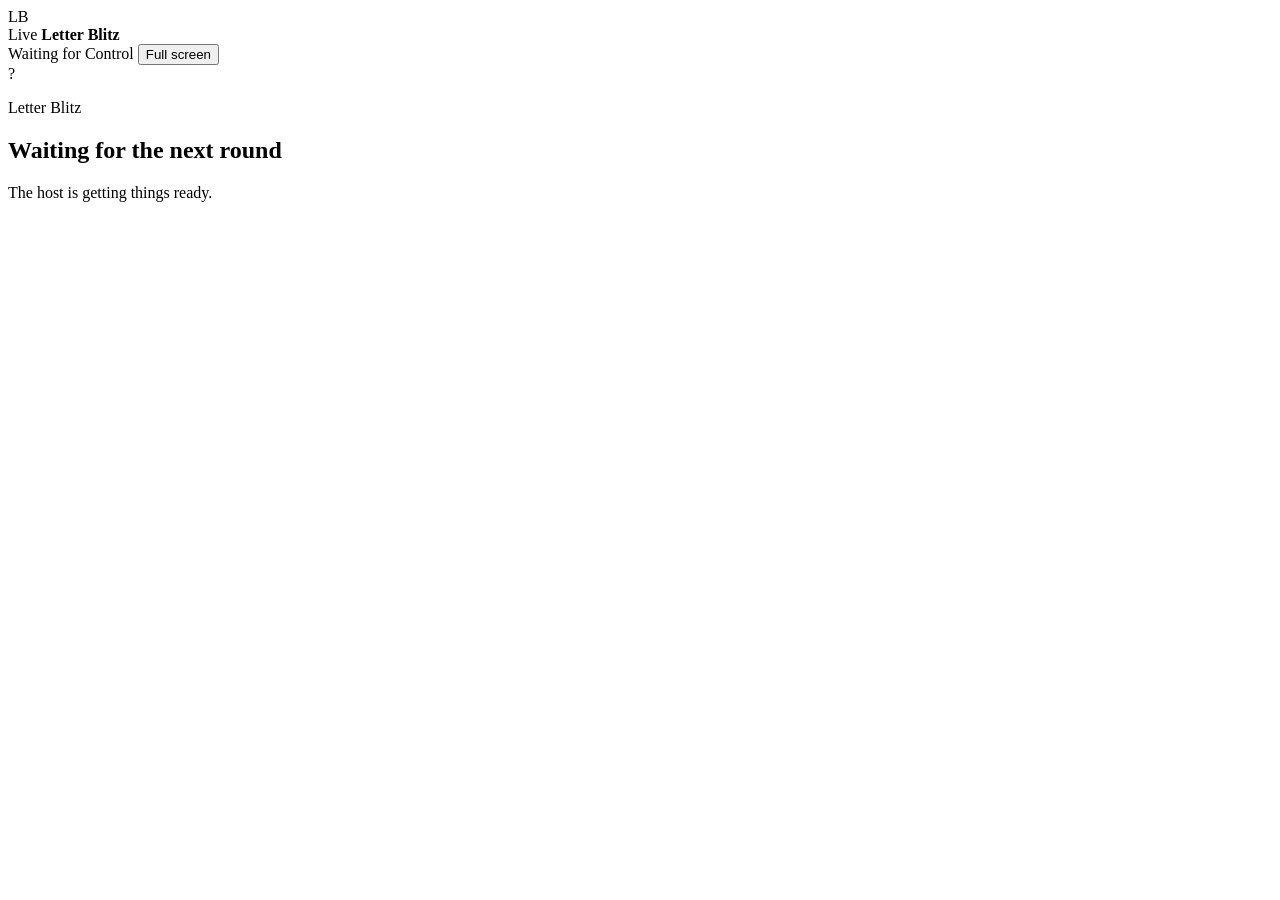
==== live.html @ 3b3026fa "Add v1 Live presentation screen" ====
<!DOCTYPE html>
<html lang="en-GB">
<head>
  <meta charset="UTF-8" />
  <meta name="viewport" content="width=device-width, initial-scale=1.0" />
  <title>Letter Blitz Live</title>
  <meta name="description" content="Letter Blitz audience presentation screen." />
  <link rel="stylesheet" href="live.css" />
</head>
<body>
  <main class="live-shell">
    <header class="live-topbar">
      <div class="live-brand">
        <div class="brand-mark">LB</div>
        <div>
          <span class="eyebrow">Live</span>
          <strong>Letter Blitz</strong>
        </div>
      </div>
      <div class="live-actions">
        <span id="syncStatus" class="sync-status">Waiting for Control</span>
        <button id="fullscreenBtn" class="fullscreen-btn" type="button">Full screen</button>
      </div>
    </header>

    <section id="waitingView" class="live-view waiting-view">
      <div class="waiting-hero">
        <div class="waiting-orb">?</div>
        <p class="eyebrow">Letter Blitz</p>
        <h1>Waiting for the next round</h1>
        <p>The host is getting things ready.</p>
      </div>
      <div id="waitingLeaderboard" class="waiting-leaderboard"></div>
    </section>

    <section id="roundView" class="live-view round-view" hidden>
      <div class="round-live-grid">
        <div class="round-live-letter-card">
          <div class="round-live-kicker">Round <span id="liveRoundNumber">1</span></div>
          <div id="liveLetter" class="round-live-letter">?</div>
          <div class="round-live-label">Your letter</div>
        </div>

        <div class="round-live-main">
          <div class="round-live-head">
            <div>
              <p class="eyebrow">Your categories</p>
              <h1>Make every answer count.</h1>
            </div>
            <div id="liveTimerCard" class="live-timer-card">
              <span id="liveTimerStatus">Ready</span>
              <strong id="liveTimerValue">1:15</strong>
            </div>
          </div>
          <div id="liveCategoryGrid" class="live-category-grid"></div>
        </div>
      </div>
    </section>

    <section id="revealView" class="live-view reveal-view" hidden>
      <div class="reveal-head">
        <div class="reveal-letter"><span id="revealLetter">?</span></div>
        <div class="reveal-title-wrap">
          <p id="revealProgress" class="eyebrow">Category 1 of 12</p>
          <h1 id="revealCategory">Category</h1>
        </div>
      </div>
      <div id="revealGrid" class="reveal-grid"></div>
      <div id="revealCategoryDots" class="reveal-dots"></div>
    </section>

    <section id="resultsView" class="live-view results-view" hidden>
      <div class="results-heading">
        <p class="eyebrow">Round complete</p>
        <h1 id="resultsTitle">Scores locked in</h1>
        <p id="resultsSubtitle">Here’s what that round did to the table.</p>
      </div>
      <div class="results-grid">
        <div class="results-panel">
          <h2>This round</h2>
          <div id="roundResultsList" class="round-results-list"></div>
        </div>
        <div class="results-panel standings-panel">
          <h2>Session standings</h2>
          <div id="resultsLeaderboard" class="results-leaderboard"></div>
        </div>
      </div>
    </section>
  </main>

  <div id="liveRedcapOverlay" class="redcap-overlay" hidden aria-hidden="true">
    <div class="redcap-flash">
      <img id="liveRedcapImage" alt="" />
      <div class="redcap-stamp">REDCAPPED</div>
    </div>
  </div>

  <script src="live.js"></script>
</body>
</html>
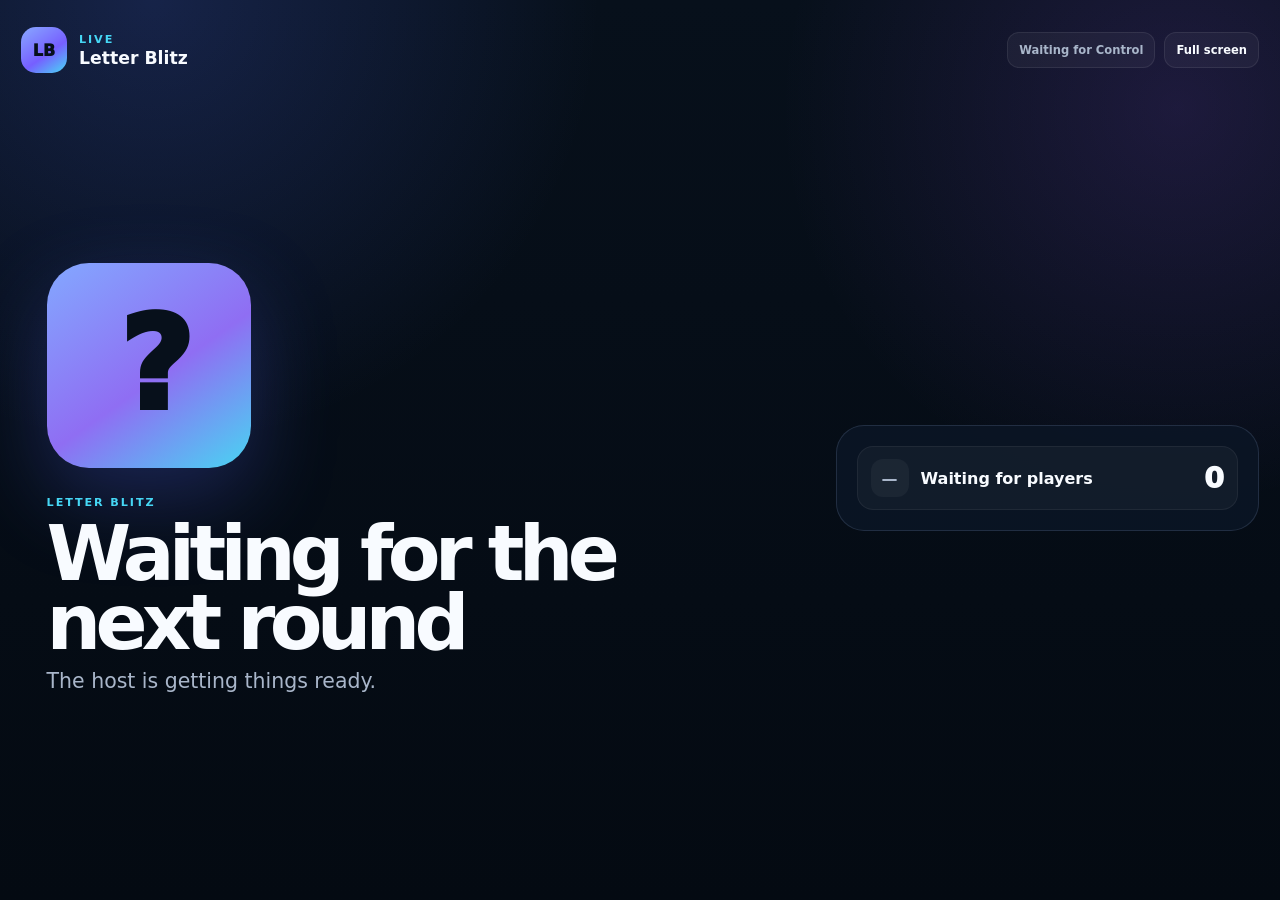
==== commit 50cdbe8a: "Fix Live player colour variables" ====
--- a/live.html
+++ b/live.html
@@ -6,6 +6,7 @@
   <title>Letter Blitz Live</title>
   <meta name="description" content="Letter Blitz audience presentation screen." />
   <link rel="stylesheet" href="live.css" />
+  <style>:root{--player-1:#63d8ff;--player-2:#9e86ff;--player-3:#46dda3;--player-4:#ffc36d;--player-5:#ff7da8;--player-6:#91ef76;--player-7:#ff946f;--player-8:#66a7ff}</style>
 </head>
 <body>
   <main class="live-shell">
--- a/live.css
+++ b/live.css
@@ -0,0 +1,8 @@
+:root{--bg:#050b13;--panel:#0d1828;--text:#f8fbff;--muted:#a9b6ca;--soft:#75839b;--line:rgba(176,202,255,.14);--accent:#7da4ff;--cyan:#46d7f5;--good:#47dda3;--warn:#ffc06d;--bad:#ff6c8b;--p1:#63d8ff;--p2:#9e86ff;--p3:#46dda3;--p4:#ffc36d;--p5:#ff7da8;--p6:#91ef76;--p7:#ff946f;--p8:#66a7ff;--font:Inter,ui-sans-serif,system-ui,-apple-system,BlinkMacSystemFont,"Segoe UI",sans-serif}
+*{box-sizing:border-box}html,body{margin:0;min-height:100%;font-family:var(--font);color:var(--text);background:#050b13}body{min-height:100vh;background:radial-gradient(circle at 12% 0,rgba(84,112,255,.2),transparent 31%),radial-gradient(circle at 92% 12%,rgba(159,87,255,.15),transparent 28%),linear-gradient(180deg,#07101b,#040a12)}button{font:inherit;color:inherit}.live-shell{width:min(1860px,calc(100% - 42px));margin:auto;padding:20px 0 30px}.live-topbar{min-height:60px;display:flex;justify-content:space-between;align-items:center;gap:18px}.live-brand{display:flex;align-items:center;gap:12px}.brand-mark{width:46px;height:46px;border-radius:15px;display:grid;place-items:center;background:linear-gradient(145deg,#88a9ff,#765fff 58%,#48d8f5);color:#06101b;font-weight:950}.live-brand>div:last-child{display:grid;gap:2px}.live-brand strong{font-size:1.08rem}.eyebrow{margin:0;color:var(--cyan);font-size:.7rem;font-weight:850;letter-spacing:.17em;text-transform:uppercase}.live-actions{display:flex;align-items:center;gap:9px}.sync-status,.fullscreen-btn{min-height:36px;padding:0 11px;border-radius:12px;border:1px solid rgba(255,255,255,.08);background:rgba(255,255,255,.045);display:inline-flex;align-items:center;font-size:.72rem;font-weight:780}.sync-status{color:var(--muted)}.sync-status.is-connected{color:#aaf2d2;border-color:rgba(71,221,163,.2);background:rgba(71,221,163,.08)}.fullscreen-btn{cursor:pointer}
+.live-view{min-height:calc(100vh - 120px);padding:22px 0 6px}.live-view[hidden]{display:none!important}.waiting-view{display:grid;grid-template-columns:minmax(0,1.3fr) minmax(330px,.7fr);gap:28px;align-items:center}.waiting-hero{padding:6vh 2vw}.waiting-orb{width:clamp(150px,16vw,230px);height:clamp(150px,16vw,230px);border-radius:42px;display:grid;place-items:center;margin-bottom:28px;background:linear-gradient(145deg,#83a8ff,#8f6ef3 55%,#48d5f2);color:#07101b;font-size:clamp(6rem,10vw,9rem);font-weight:950;letter-spacing:-.1em;box-shadow:0 30px 85px rgba(83,101,246,.28)}.waiting-hero h1{max-width:12ch;margin:10px 0 12px;font-size:clamp(3rem,6vw,6.5rem);line-height:.9;letter-spacing:-.075em}.waiting-hero>p:last-child{margin:0;color:var(--muted);font-size:clamp(1rem,1.6vw,1.4rem)}.waiting-leaderboard{display:grid;gap:10px;padding:20px;border:1px solid var(--line);border-radius:28px;background:rgba(12,23,39,.82)}.waiting-leader-row{--player:var(--accent);display:grid;grid-template-columns:38px minmax(0,1fr) auto;gap:12px;align-items:center;padding:12px 13px;border-radius:16px;background:rgba(255,255,255,.035);border:1px solid rgba(255,255,255,.06)}.waiting-rank{width:38px;height:38px;display:grid;place-items:center;border-radius:12px;background:rgba(255,255,255,.045);color:var(--muted);font-weight:850}.waiting-name{min-width:0;display:flex;align-items:center;gap:10px;font-weight:820}.player-dot{width:11px;height:11px;border-radius:50%;background:var(--player);flex:0 0 auto}.waiting-score{font-size:1.8rem;font-weight:930}
+.round-live-grid{display:grid;grid-template-columns:minmax(260px,.42fr) minmax(0,1.58fr);gap:20px;min-height:calc(100vh - 150px)}.round-live-letter-card,.round-live-main,.results-panel{border:1px solid var(--line);background:linear-gradient(180deg,rgba(18,31,52,.96),rgba(8,17,31,.96));border-radius:34px}.round-live-letter-card{display:grid;align-content:center;justify-items:center;padding:24px}.round-live-kicker{color:var(--muted);font-size:1rem;font-weight:800;letter-spacing:.12em;text-transform:uppercase}.round-live-letter{margin:2vh 0;width:clamp(190px,21vw,330px);height:clamp(190px,21vw,330px);border-radius:50%;display:grid;place-items:center;background:linear-gradient(145deg,#86aaff,#8f6df1 54%,#49d6f3);color:#07101b;font-size:clamp(7rem,13vw,13rem);font-weight:950;letter-spacing:-.11em}.round-live-label{font-size:1.25rem;font-weight:820}.round-live-main{padding:25px}.round-live-head{display:flex;justify-content:space-between;align-items:flex-start;gap:22px;margin-bottom:20px}.round-live-head h1{margin:7px 0 0;font-size:clamp(2rem,3.4vw,4rem);line-height:.96;letter-spacing:-.06em}.live-timer-card{min-width:190px;padding:14px 17px;border-radius:22px;background:rgba(255,255,255,.04);border:1px solid rgba(255,255,255,.08);text-align:right}.live-timer-card span{display:block;color:var(--muted);font-size:.76rem;font-weight:800;text-transform:uppercase}.live-timer-card strong{display:block;margin-top:4px;font-size:clamp(2.7rem,5vw,5rem);line-height:.9;letter-spacing:-.08em}.live-timer-card.is-urgent{border-color:rgba(255,192,109,.42)}.live-timer-card.is-timeup{border-color:rgba(255,108,139,.46);background:rgba(255,108,139,.07)}.live-category-grid{display:grid;grid-template-columns:repeat(3,minmax(0,1fr));gap:10px}.live-category{display:grid;grid-template-columns:40px minmax(0,1fr);gap:10px;align-items:center;min-height:72px;padding:10px 12px;border:1px solid rgba(255,255,255,.075);border-radius:17px;background:rgba(255,255,255,.035)}.live-category-num{width:40px;height:40px;border-radius:12px;display:grid;place-items:center;background:rgba(125,164,255,.13);font-size:.76rem;font-weight:900}.live-category-name{font-size:clamp(.85rem,1.2vw,1.16rem);line-height:1.18;font-weight:780}
+.reveal-view{display:grid;grid-template-rows:auto minmax(0,1fr) auto;gap:18px}.reveal-head{display:flex;align-items:center;gap:18px;padding-top:18px}.reveal-letter{width:94px;height:94px;border-radius:27px;display:grid;place-items:center;background:linear-gradient(145deg,#86aaff,#8e6ef4 55%,#49d6f3);color:#07101b}.reveal-letter span{font-size:4rem;font-weight:950}.reveal-title-wrap h1{margin:6px 0 0;font-size:clamp(2.3rem,4.7vw,5.4rem);line-height:.94;letter-spacing:-.07em}.reveal-grid{display:grid;grid-template-columns:repeat(4,minmax(0,1fr));gap:12px;align-content:center}.reveal-card{--player:var(--accent);min-width:0;min-height:180px;padding:17px;border-radius:24px;border:1px solid rgba(255,255,255,.08);background:rgba(255,255,255,.035);display:flex;flex-direction:column;justify-content:space-between;border-left:4px solid var(--player)}.reveal-card.valid{border-color:rgba(71,221,163,.26);border-left-color:var(--player)}.reveal-card.alliteration{background:rgba(125,164,255,.08)}.reveal-card.duplicate{background:rgba(255,192,109,.07)}.reveal-card.repeat{background:rgba(255,120,212,.07)}.reveal-card.invalid{background:rgba(255,108,139,.07)}.reveal-player{display:flex;align-items:center;gap:10px;color:var(--muted);font-size:.9rem;font-weight:830}.reveal-answer{margin:12px 0;font-size:clamp(1.25rem,2.1vw,2.35rem);line-height:1.02;font-weight:900;letter-spacing:-.045em;overflow-wrap:anywhere}.reveal-card.blank .reveal-answer{color:var(--soft);font-weight:720}.reveal-status{display:flex;justify-content:space-between;align-items:center;gap:10px}.reveal-badge{min-height:29px;padding:0 10px;display:inline-flex;align-items:center;border-radius:999px;border:1px solid rgba(255,255,255,.07);background:rgba(255,255,255,.045);color:var(--muted);font-size:.72rem;font-weight:860}.reveal-points{font-size:1.3rem;font-weight:930}.reveal-dots{display:flex;justify-content:center;gap:7px}.reveal-dot{width:9px;height:9px;border-radius:999px;background:rgba(255,255,255,.12)}.reveal-dot.is-active{width:30px;background:#88a8ff}
+.results-view{display:grid;align-content:center;gap:24px}.results-heading{text-align:center}.results-heading h1{margin:8px 0 9px;font-size:clamp(3rem,6vw,7rem);line-height:.9;letter-spacing:-.08em}.results-heading>p:last-child{margin:0;color:var(--muted);font-size:clamp(1rem,1.5vw,1.3rem)}.results-grid{display:grid;grid-template-columns:minmax(0,.8fr) minmax(0,1.2fr);gap:18px}.results-panel{padding:20px;border-radius:28px}.results-panel h2{margin:0 0 14px;font-size:1.1rem;color:var(--muted)}.round-results-list,.results-leaderboard{display:grid;gap:9px}.round-result-row,.results-leader-row{--player:var(--accent);display:grid;grid-template-columns:minmax(0,1fr) auto;gap:14px;align-items:center;padding:12px 13px;border-radius:16px;background:rgba(255,255,255,.035);border:1px solid rgba(255,255,255,.06)}.result-name{display:flex;align-items:center;gap:10px;min-width:0;font-weight:820}.round-result-score{font-size:1.75rem;font-weight:930}.results-leader-row{grid-template-columns:42px minmax(0,1fr) auto}.results-rank{width:42px;height:42px;display:grid;place-items:center;border-radius:13px;background:rgba(255,255,255,.045);color:var(--muted);font-weight:900}.results-total{font-size:2rem;font-weight:950}.winner{border-color:rgba(255,192,109,.28);background:rgba(255,192,109,.07)}
+.redcap-overlay{position:fixed;inset:0;z-index:99;display:grid;place-items:center;pointer-events:none;background:rgba(27,0,7,.26)}.redcap-overlay[hidden]{display:none}.redcap-flash{position:relative;width:min(720px,82vw)}.redcap-flash img{display:block;width:100%;max-height:74vh;object-fit:contain}.redcap-stamp{position:absolute;left:50%;bottom:4%;transform:translateX(-50%) rotate(-3deg);padding:10px 18px;border:4px solid #ff496e;border-radius:9px;color:#fff5f7;background:rgba(114,4,28,.88);font-size:clamp(1.2rem,3.6vw,2.8rem);font-weight:950;letter-spacing:.12em}
+@media(max-width:1200px){.round-live-grid{grid-template-columns:260px minmax(0,1fr)}.live-category-grid,.reveal-grid{grid-template-columns:repeat(2,minmax(0,1fr))}}@media(max-width:820px){.live-shell{width:calc(100% - 22px)}.sync-status{display:none}.waiting-view,.round-live-grid,.results-grid{grid-template-columns:1fr}.round-live-main{padding:18px}.live-category-grid{grid-template-columns:1fr 1fr}.reveal-grid{grid-template-columns:1fr}}@media(max-width:560px){.round-live-head{flex-direction:column}.live-timer-card{width:100%;text-align:left}.live-category-grid{grid-template-columns:1fr}.results-heading{text-align:left}}
